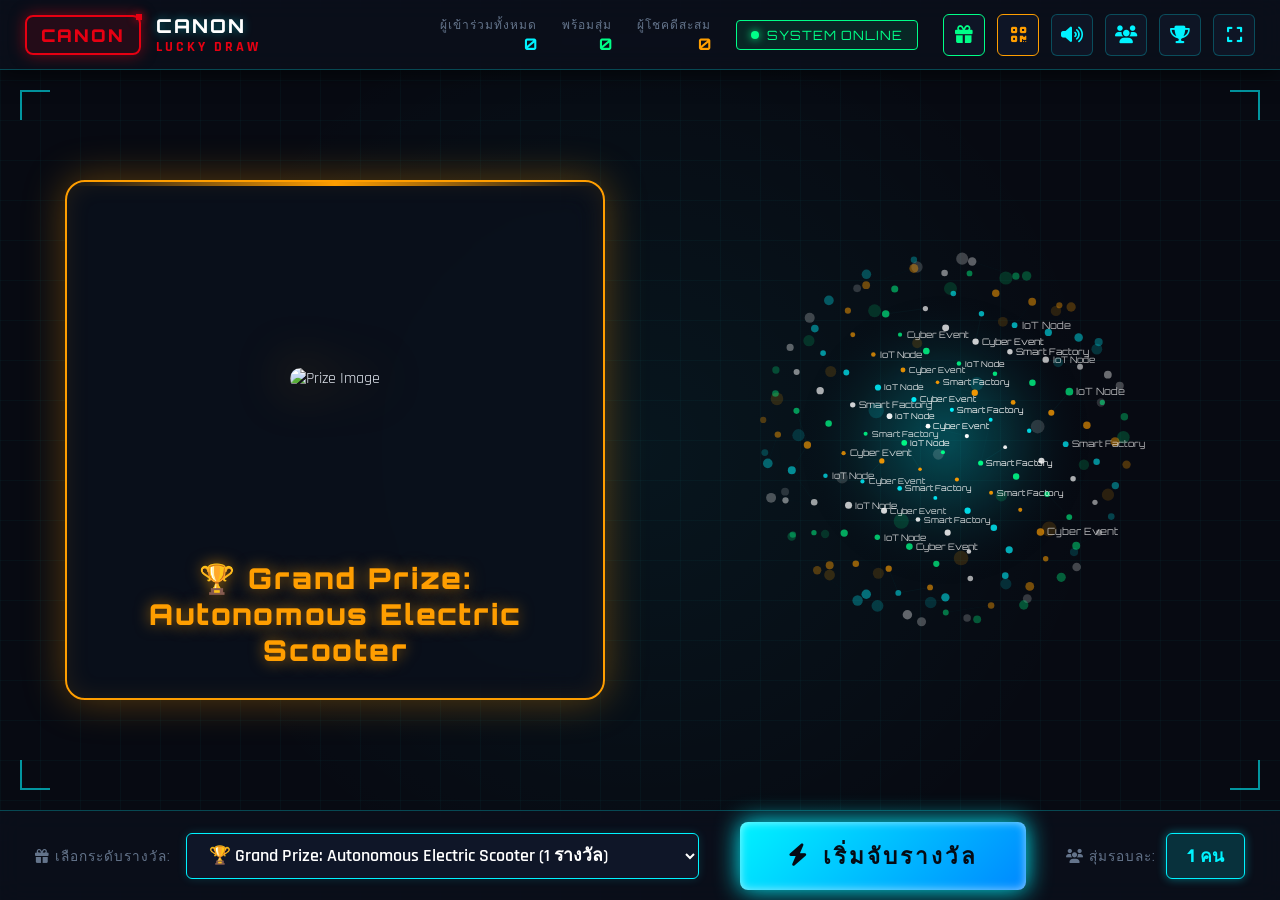
==== index.html @ 31af80e5 "Add files via upload" ====
<!DOCTYPE html>
<html lang="th">
<head>
  <meta charset="UTF-8">
  <meta name="viewport" content="width=device-width, initial-scale=1.0">
  <title>CANON - Lucky Draw System</title>

  <!-- Google Fonts & FontAwesome -->
  <link rel="stylesheet" href="https://cdnjs.cloudflare.com/ajax/libs/font-awesome/6.4.0/css/all.min.css">
  <link rel="stylesheet" href="styles.css">
  
  <!-- QRCode JS Library -->
  <script src="https://cdnjs.cloudflare.com/ajax/libs/qrcodejs/1.0.0/qrcode.min.js"></script>
</head>
<body>

  <div id="app">
    <!-- Header Telemetry HUD -->
    <header class="hud-header">
      <div class="brand">
        <div class="brand-icon canon-brand-icon">CANON</div>
        <div class="brand-text">
          <span class="brand-title">CANON</span>
          <span class="brand-subtitle">LUCKY DRAW</span>
        </div>
      </div>

      <div class="hud-status-group">
        <div class="telemetry-item">
          <span class="telemetry-label">ผู้เข้าร่วมทั้งหมด</span>
          <span class="telemetry-value" id="totalParticipantsCount">0</span>
        </div>
        <div class="telemetry-item">
          <span class="telemetry-label">พร้อมสุ่ม</span>
          <span class="telemetry-value" style="color: var(--green-active);" id="eligibleCount">0</span>
        </div>
        <div class="telemetry-item">
          <span class="telemetry-label">ผู้โชคดีสะสม</span>
          <span class="telemetry-value" style="color: var(--amber-warning);" id="totalWinnersCount">0</span>
        </div>

        <div class="status-badge">
          <div class="status-dot"></div>
          SYSTEM ONLINE
        </div>

        <div class="header-actions">
          <button class="icon-btn" id="prizesBtn" title="จัดการของรางวัล (Prizes)" style="color: var(--green-active); border-color: var(--green-active);">
            <i class="fas fa-gift"></i>
          </button>
          <button class="icon-btn" id="qrBtn" title="สร้าง QR Code ลงทะเบียน (Registration QR)" style="color: var(--amber-warning); border-color: var(--amber-warning);">
            <i class="fas fa-qrcode"></i>
          </button>
          <button class="icon-btn" id="soundToggleBtn" title="เปิด/ปิด เสียงเอฟเฟกต์ (M)">
            <i class="fas fa-volume-up"></i>
          </button>
          <button class="icon-btn" id="manageBtn" title="จัดการรายชื่อ (CSV)">
            <i class="fas fa-users"></i>
          </button>
          <button class="icon-btn" id="historyBtn" title="ประวัติผู้โชคดี">
            <i class="fas fa-trophy"></i>
          </button>
          <button class="icon-btn" id="fullscreenBtn" title="โหมดเวทีเต็มจอ (F)">
            <i class="fas fa-expand"></i>
          </button>
        </div>
      </div>
    </header>

    <!-- 50/50 Split Main Stage Container -->
    <main class="main-stage">
      <div class="hud-corner-tl"></div>
      <div class="hud-corner-tr"></div>
      <div class="hud-corner-bl"></div>
      <div class="hud-corner-br"></div>

      <!-- Left Half (50%): Giant Featured Prize Showcase -->
      <div class="stage-prize-showcase">
        <div class="showcase-card">
          <div class="showcase-img-wrapper">
            <img src="https://images.unsplash.com/photo-1546868871-7041f2a55e12?w=600&auto=format&fit=crop" id="stagePrizeImg" class="showcase-prize-img" alt="Prize Image">
          </div>
          <div class="showcase-info">
            <h2 class="showcase-prize-title" id="stagePrizeTitle">รางวัลใหญ่ Grand Prize</h2>
          </div>
        </div>
      </div>

      <!-- Right Half (50%): 3D Neon Particle Sphere Stage -->
      <div class="stage-particle-wrapper">
        <canvas id="particleCanvas"></canvas>
      </div>
    </main>

    <!-- Bottom Control Bar -->
    <footer class="control-bar">
      <div class="prize-selector-group">
        <span class="prize-label"><i class="fas fa-gift"></i> เลือกระดับรางวัล:</span>
        <select id="prizeSelect" class="cyber-select"></select>
      </div>

      <div class="draw-btn-wrapper">
        <button id="drawBtn" class="draw-btn">
          <i class="fas fa-bolt"></i> เริ่มจับรางวัล
        </button>
      </div>

      <div class="batch-selector-group">
        <span class="prize-label"><i class="fas fa-users"></i> สุ่มรอบละ:</span>
        <span class="batch-badge" id="activeBatchDisplay">1 คน</span>
      </div>
    </footer>
  </div>

  <!-- QR Code Modal Overlay -->
  <div id="qrModal" class="modal-overlay">
    <div class="cyber-modal" style="max-width: 520px; text-align: center;">
      <div class="modal-header">
        <div class="modal-title"><i class="fas fa-qrcode" style="color: var(--amber-warning);"></i> QR Code ลงทะเบียนรับรางวัล</div>
        <button class="close-btn">&times;</button>
      </div>
      <div class="modal-body" style="display: flex; flex-direction: column; align-items: center; gap: 20px;">
        <p style="color: var(--text-main); font-size: 1rem;">สแกนเพื่อกรอกข้อมูล <strong>ชื่อ / นามสกุล / ชื่อบริษัท</strong></p>

        <!-- QR Render Box -->
        <div id="qrcodeBox" style="background: #fff; padding: 18px; border-radius: 12px; box-shadow: 0 0 25px var(--cyan-primary);"></div>

        <div style="width: 100%; display: flex; flex-direction: column; gap: 10px;">
          <input type="text" id="qrRegUrlInput" class="cyber-input" readonly style="text-align: center; font-size: 0.85rem;">
          <div style="display: flex; gap: 10px; justify-content: center;">
            <button class="cyber-btn" id="copyUrlBtn"><i class="fas fa-copy"></i> คัดลอกลิงก์</button>
            <a href="register.html" target="_blank" class="cyber-btn" style="text-decoration: none;"><i class="fas fa-external-link-alt"></i> เปิดหน้าลงทะเบียน</a>
          </div>
        </div>
      </div>
    </div>
  </div>

  <!-- Prize Management Modal -->
  <div id="prizeModal" class="modal-overlay">
    <div class="cyber-modal" style="max-width: 800px;">
      <div class="modal-header">
        <div class="modal-title"><i class="fas fa-gifts" style="color: var(--green-active);"></i> จัดการของรางวัล (Add / Remove Prizes)</div>
        <button class="close-btn">&times;</button>
      </div>
      <div class="modal-body">
        <!-- Form Add Prize -->
        <form id="addPrizeForm" style="display: flex; flex-direction: column; gap: 15px; background: rgba(0,243,255,0.03); padding: 20px; border-radius: 10px; border: 1px solid var(--border-cyan);">
          <h4 style="font-family: var(--font-title); color: var(--cyan-primary);">+ เพิ่มของรางวัลใหม่</h4>
          <div style="display: flex; gap: 15px; flex-wrap: wrap;">
            <input type="text" id="newPrizeName" class="cyber-input" placeholder="ชื่อของรางวัล (เช่น กล้อง Canon EOS R50)" required style="flex: 2; min-width: 200px;">
            <input type="number" id="newPrizeCount" class="cyber-input" placeholder="จำนวนรางวัลทั้งหมด" min="1" value="1" required style="flex: 1; min-width: 110px;">
            <input type="number" id="newPrizeBatch" class="cyber-input" placeholder="สุ่มรอบละ (คน)" min="1" value="1" required style="flex: 1; min-width: 110px;">
          </div>
          <div style="display: flex; gap: 15px; align-items: center;">
            <input type="file" id="newPrizeImgFile" accept="image/*" class="cyber-input" style="flex: 1;">
            <span style="color: var(--text-muted); font-size: 0.85rem;">หรือวางลิงก์รูปภาพ:</span>
            <input type="url" id="newPrizeImgUrl" class="cyber-input" placeholder="https://..." style="flex: 1;">
          </div>
          <button type="submit" class="cyber-btn" style="align-self: flex-end;"><i class="fas fa-plus"></i> เพิ่มของรางวัล</button>
        </form>

        <!-- Prize List Grid Header with Clear All Button -->
        <div style="display: flex; justify-content: space-between; align-items: center; margin-top: 25px;">
          <h4 style="font-family: var(--font-title); color: var(--amber-warning);">รายการของรางวัลทั้งหมด</h4>
          <button id="clearAllPrizesBtn" class="cyber-btn danger">
            <i class="fas fa-trash-alt"></i> ลบของรางวัลทั้งหมด
          </button>
        </div>

        <div id="prizeListGrid" class="prize-list-grid"></div>
      </div>
    </div>
  </div>

  <!-- Winner Reveal Overlay Modal -->
  <div id="winnerModal" class="modal-overlay">
    <div class="cyber-modal">
      <div class="modal-header">
        <div class="modal-title"><i class="fas fa-trophy" style="color: var(--amber-warning);"></i> ยินดีด้วยกับผู้โชคดี!</div>
        <button class="close-btn">&times;</button>
      </div>
      <div class="modal-body">
        <div class="winner-stage-banner">
          <img id="winnerPrizeImg" class="winner-prize-img" src="" alt="Prize Image">
          <div class="winner-prize-title" id="winnerPrizeTitle">รางวัลใหญ่ GRAND PRIZE</div>
          <div class="winner-subtitle">CANON LUCKY WINNERS</div>
        </div>
        <div id="winnerRevealGrid" class="winner-grid"></div>
      </div>
    </div>
  </div>

  <!-- Participant Management Modal -->
  <div id="manageModal" class="modal-overlay">
    <div class="cyber-modal">
      <div class="modal-header">
        <div class="modal-title"><i class="fas fa-users-cog"></i> จัดการรายชื่อผู้เข้าร่วมงาน</div>
        <button class="close-btn">&times;</button>
      </div>
      <div class="modal-body">
        <div style="display: flex; gap: 15px; margin-bottom: 20px; align-items: stretch;">
          <div class="file-dropzone" id="fileDropzone" style="flex: 1; margin-bottom: 0;">
            <i class="fas fa-file-csv" style="font-size: 2rem; color: var(--cyan-primary); margin-bottom: 5px;"></i>
            <p style="font-size: 1rem; font-weight: 600;">คลิกหรือลากไฟล์ CSV/Excel เพื่อนำเข้ารายชื่อ</p>
            <input type="file" id="csvFileInput" accept=".csv, .txt" style="display: none;">
          </div>
          <button id="clearAllParticipantsBtn" class="cyber-btn danger" style="padding: 0 20px;">
            <i class="fas fa-trash-alt"></i> ลบรายชื่อทั้งหมด
          </button>
        </div>

        <div class="table-container">
          <table class="cyber-table">
            <thead>
              <tr>
                <th>#</th>
                <th>รหัส</th>
                <th>ชื่อ-นามสกุล</th>
                <th>แผนก/บริษัท</th>
                <th>สถานะ</th>
                <th style="text-align: center;">จัดการ</th>
              </tr>
            </thead>
            <tbody id="participantTableBody"></tbody>
          </table>
        </div>
      </div>
    </div>
  </div>

  <!-- Winner History Modal -->
  <div id="historyModal" class="modal-overlay">
    <div class="cyber-modal">
      <div class="modal-header">
        <div class="modal-title"><i class="fas fa-history"></i> รายชื่อผู้ได้รับรางวัลทั้งหมด</div>
        <button class="close-btn">&times;</button>
      </div>
      <div class="modal-body">
        <div class="table-container">
          <table class="cyber-table">
            <thead>
              <tr>
                <th>ลำดับ</th>
                <th>รหัส</th>
                <th>ชื่อ-นามสกุล</th>
                <th>แผนก/บริษัท</th>
                <th>รางวัลที่ได้รับ</th>
                <th>เวลา</th>
              </tr>
            </thead>
            <tbody id="winnerHistoryTableBody"></tbody>
          </table>
        </div>

        <div class="actions-row">
          <button id="resetWinnersBtn" class="cyber-btn danger">
            <i class="fas fa-rotate-right"></i> รีเซ็ตสิทธิ์ผู้โชคดีทั้งหมด
          </button>
          <button id="exportCsvBtn" class="cyber-btn">
            <i class="fas fa-download"></i> ดาวน์โหลดผลรางวัล (CSV)
          </button>
        </div>
      </div>
    </div>
  </div>

  <!-- Confetti Burst Canvas Overlay -->
  <canvas id="confettiCanvas"></canvas>

  <!-- JS Engine Scripts -->
  <script src="js/soundEngine.js"></script>
  <script src="js/particleSphere.js"></script>
  <script src="js/app.js"></script>
</body>
</html>
---- styles.css ----
@import url('https://fonts.googleapis.com/css2?family=Orbitron:wght@400;600;800;900&family=Rajdhani:wght@500;600;700&display=swap');

:root {
  --bg-dark: #070a12;
  --bg-panel: rgba(11, 16, 28, 0.85);
  --bg-card: rgba(16, 24, 43, 0.75);
  --cyan-primary: #00f3ff;
  --cyan-glow: rgba(0, 243, 255, 0.4);
  --amber-warning: #ff9e00;
  --green-active: #00ff88;
  --magenta-accent: #ff0055;
  --canon-red: #e60012;
  --canon-glow: rgba(230, 0, 18, 0.5);
  --text-main: #e2e8f0;
  --text-muted: #64748b;
  --border-cyan: rgba(0, 243, 255, 0.25);
  --border-glow: 0 0 15px rgba(0, 243, 255, 0.3);
  --font-title: 'Orbitron', sans-serif;
  --font-body: 'Rajdhani', sans-serif;
}

* {
  box-sizing: border-box;
  margin: 0;
  padding: 0;
  user-select: none;
}

body, html {
  width: 100%;
  height: 100%;
  overflow: hidden;
  background-color: var(--bg-dark);
  color: var(--text-main);
  font-family: var(--font-body);
  background-image: 
    radial-gradient(circle at 50% 50%, rgba(0, 243, 255, 0.05) 0%, transparent 60%),
    linear-gradient(rgba(0, 243, 255, 0.03) 1px, transparent 1px),
    linear-gradient(90deg, rgba(0, 243, 255, 0.03) 1px, transparent 1px);
  background-size: 100% 100%, 40px 40px, 40px 40px;
}

/* App Container */
#app {
  display: flex;
  flex-direction: column;
  width: 100vw;
  height: 100vh;
  position: relative;
}

/* Header Telemetry Bar */
.hud-header {
  height: 70px;
  background: var(--bg-panel);
  border-bottom: 1px solid var(--border-cyan);
  display: flex;
  justify-content: space-between;
  align-items: center;
  padding: 0 25px;
  box-shadow: 0 4px 20px rgba(0,0,0,0.6);
  z-index: 10;
  backdrop-filter: blur(12px);
}

.brand {
  display: flex;
  align-items: center;
  gap: 15px;
}

.brand-icon {
  width: 40px;
  height: 40px;
  border: 2px solid var(--cyan-primary);
  border-radius: 8px;
  display: flex;
  align-items: center;
  justify-content: center;
  color: var(--cyan-primary);
  box-shadow: var(--border-glow);
  font-family: var(--font-title);
  font-weight: 900;
  font-size: 1.2rem;
  background: rgba(0, 243, 255, 0.1);
  position: relative;
}

.canon-brand-icon {
  width: auto;
  padding: 0 14px;
  border-color: var(--canon-red);
  color: var(--canon-red);
  background: rgba(230, 0, 18, 0.12);
  box-shadow: 0 0 15px var(--canon-glow);
  font-family: var(--font-title);
  font-weight: 900;
  font-size: 1.1rem;
  letter-spacing: 2px;
}

.brand-icon::after {
  content: '';
  position: absolute;
  top: -3px;
  right: -3px;
  width: 6px;
  height: 6px;
  background: var(--canon-red);
  box-shadow: 0 0 8px var(--canon-red);
}

.brand-text {
  display: flex;
  flex-direction: column;
}

.brand-title {
  font-family: var(--font-title);
  font-size: 1.2rem;
  font-weight: 800;
  letter-spacing: 2px;
  color: #fff;
  text-shadow: 0 0 10px var(--cyan-glow);
}

.brand-subtitle {
  font-size: 0.85rem;
  color: var(--canon-red);
  font-weight: 700;
  letter-spacing: 3px;
  text-transform: uppercase;
}

.hud-status-group {
  display: flex;
  align-items: center;
  gap: 25px;
}

.telemetry-item {
  display: flex;
  flex-direction: column;
  align-items: flex-end;
}

.telemetry-label {
  font-size: 0.75rem;
  color: var(--text-muted);
  letter-spacing: 1px;
  text-transform: uppercase;
}

.telemetry-value {
  font-family: var(--font-title);
  font-size: 1rem;
  font-weight: 700;
  color: var(--cyan-primary);
}

.status-badge {
  display: flex;
  align-items: center;
  gap: 8px;
  background: rgba(0, 255, 136, 0.1);
  border: 1px solid var(--green-active);
  padding: 6px 14px;
  border-radius: 4px;
  font-family: var(--font-title);
  font-size: 0.8rem;
  color: var(--green-active);
  letter-spacing: 1px;
}

.status-dot {
  width: 8px;
  height: 8px;
  border-radius: 50%;
  background: var(--green-active);
  box-shadow: 0 0 8px var(--green-active);
  animation: pulse-green 1.5s infinite alternate;
}

@keyframes pulse-green {
  from { opacity: 0.4; }
  to { opacity: 1; }
}

/* Action Header Controls */
.header-actions {
  display: flex;
  gap: 12px;
}

.icon-btn {
  background: var(--bg-card);
  border: 1px solid var(--border-cyan);
  color: var(--cyan-primary);
  width: 42px;
  height: 42px;
  border-radius: 6px;
  cursor: pointer;
  display: flex;
  align-items: center;
  justify-content: center;
  font-size: 1.1rem;
  transition: all 0.2s ease;
}

.icon-btn:hover {
  background: var(--cyan-primary);
  color: var(--bg-dark);
  box-shadow: 0 0 15px var(--cyan-primary);
  transform: translateY(-2px);
}

/* 50/50 Split Main Display Canvas Container */
.main-stage {
  flex: 1;
  position: relative;
  display: flex;
  flex-direction: row;
  align-items: center;
  justify-content: space-between;
  padding: 25px 45px;
  gap: 30px;
  overflow: hidden;
}

/* Left 50% Giant Featured Prize Showcase */
.stage-prize-showcase {
  flex: 1;
  height: 100%;
  display: flex;
  align-items: center;
  justify-content: center;
  z-index: 5;
}

.showcase-card {
  width: 100%;
  max-width: 540px;
  height: 90%;
  max-height: 520px;
  background: rgba(11, 16, 28, 0.88);
  border: 2px solid var(--amber-warning);
  border-radius: 20px;
  padding: 30px;
  display: flex;
  flex-direction: column;
  align-items: center;
  justify-content: space-between;
  box-shadow: 0 0 40px rgba(255, 158, 0, 0.35), inset 0 0 25px rgba(255, 158, 0, 0.1);
  backdrop-filter: blur(16px);
  position: relative;
}

.showcase-card::before {
  content: '';
  position: absolute;
  top: 0; left: 0; right: 0;
  height: 4px;
  background: linear-gradient(90deg, transparent, var(--amber-warning), transparent);
}

.showcase-img-wrapper {
  flex: 1;
  width: 100%;
  display: flex;
  align-items: center;
  justify-content: center;
  overflow: hidden;
  padding: 10px;
}

.showcase-prize-img {
  max-width: 100%;
  max-height: 380px;
  object-fit: contain;
  border-radius: 16px;
  filter: drop-shadow(0 0 25px rgba(255, 158, 0, 0.6));
  animation: floatImage 4s ease-in-out infinite alternate;
}

@keyframes floatImage {
  0% { transform: translateY(-8px) scale(1); filter: drop-shadow(0 0 20px rgba(255, 158, 0, 0.5)); }
  100% { transform: translateY(8px) scale(1.03); filter: drop-shadow(0 0 40px rgba(255, 158, 0, 0.85)); }
}

.showcase-info {
  margin-top: 15px;
  text-align: center;
  width: 100%;
}

.showcase-prize-title {
  font-family: var(--font-title);
  font-size: 1.8rem;
  font-weight: 900;
  color: var(--amber-warning);
  letter-spacing: 2px;
  text-shadow: 0 0 15px rgba(255, 158, 0, 0.6);
}

/* Right 50% 3D Particle Sphere Stage Container */
.stage-particle-wrapper {
  flex: 1;
  height: 100%;
  position: relative;
  display: flex;
  align-items: center;
  justify-content: center;
}

#particleCanvas {
  position: absolute;
  top: 0;
  left: 0;
  width: 100%;
  height: 100%;
  z-index: 1;
}

/* HUD Overlay Elements */
.hud-corner-tl, .hud-corner-tr, .hud-corner-bl, .hud-corner-br {
  position: absolute;
  width: 30px;
  height: 30px;
  border: 2px solid var(--cyan-primary);
  z-index: 2;
  pointer-events: none;
  opacity: 0.6;
}

.hud-corner-tl { top: 20px; left: 20px; border-right: none; border-bottom: none; }
.hud-corner-tr { top: 20px; right: 20px; border-left: none; border-bottom: none; }
.hud-corner-bl { bottom: 20px; left: 20px; border-right: none; border-top: none; }
.hud-corner-br { bottom: 20px; right: 20px; border-left: none; border-top: none; }

/* Control Panel Bar */
.control-bar {
  height: 90px;
  background: var(--bg-panel);
  border-top: 1px solid var(--border-cyan);
  display: flex;
  align-items: center;
  justify-content: space-between;
  padding: 0 35px;
  z-index: 10;
  backdrop-filter: blur(12px);
}

.prize-selector-group {
  display: flex;
  align-items: center;
  gap: 15px;
}

.prize-label {
  font-family: var(--font-title);
  font-size: 0.85rem;
  color: var(--text-muted);
  letter-spacing: 1px;
}

.cyber-select {
  background: rgba(16, 24, 43, 0.9);
  border: 1px solid var(--cyan-primary);
  color: #fff;
  padding: 10px 18px;
  border-radius: 6px;
  font-family: var(--font-body);
  font-size: 1.1rem;
  font-weight: 600;
  outline: none;
  cursor: pointer;
  min-width: 220px;
  box-shadow: 0 0 10px rgba(0, 243, 255, 0.15);
}

.cyber-select option {
  background: var(--bg-dark);
  color: #fff;
}

.batch-selector-group {
  display: flex;
  align-items: center;
  gap: 10px;
}

.batch-badge {
  background: rgba(0, 243, 255, 0.15);
  border: 1px solid var(--cyan-primary);
  color: var(--cyan-primary);
  padding: 8px 20px;
  border-radius: 6px;
  font-family: var(--font-title);
  font-size: 1.1rem;
  font-weight: 800;
  box-shadow: 0 0 10px var(--cyan-glow);
}

/* Giant Main Draw Button */
.draw-btn-wrapper {
  position: relative;
}

.draw-btn {
  background: linear-gradient(135deg, #00f3ff 0%, #0088ff 100%);
  border: none;
  color: #050b14;
  padding: 16px 48px;
  font-family: var(--font-title);
  font-size: 1.4rem;
  font-weight: 900;
  letter-spacing: 3px;
  border-radius: 8px;
  cursor: pointer;
  box-shadow: 0 0 25px var(--cyan-primary), inset 0 0 10px rgba(255,255,255,0.6);
  transition: all 0.25s cubic-bezier(0.175, 0.885, 0.32, 1.275);
  text-transform: uppercase;
  display: flex;
  align-items: center;
  gap: 12px;
}

.draw-btn:hover {
  transform: scale(1.05);
  box-shadow: 0 0 40px var(--cyan-primary), inset 0 0 15px rgba(255,255,255,0.9);
  background: linear-gradient(135deg, #50f7ff 0%, #00a2ff 100%);
}

.draw-btn:active {
  transform: scale(0.97);
}

.draw-btn.drawing {
  background: linear-gradient(135deg, var(--amber-warning) 0%, var(--magenta-accent) 100%);
  box-shadow: 0 0 35px var(--magenta-accent);
  color: #fff;
  animation: pulse-drawing 0.8s infinite alternate;
}

@keyframes pulse-drawing {
  from { box-shadow: 0 0 20px var(--magenta-accent); }
  to { box-shadow: 0 0 45px var(--amber-warning); }
}

/* Modals & Overlays */
.modal-overlay {
  position: fixed;
  top: 0;
  left: 0;
  width: 100vw;
  height: 100vh;
  background: rgba(4, 7, 13, 0.88);
  backdrop-filter: blur(16px);
  z-index: 100;
  display: flex;
  align-items: center;
  justify-content: center;
  opacity: 0;
  pointer-events: none;
  transition: opacity 0.3s ease;
}

.modal-overlay.active {
  opacity: 1;
  pointer-events: auto;
}

.cyber-modal {
  background: rgba(11, 16, 28, 0.95);
  border: 1px solid var(--cyan-primary);
  box-shadow: 0 0 30px rgba(0, 243, 255, 0.25), inset 0 0 20px rgba(0, 243, 255, 0.05);
  border-radius: 12px;
  width: 90%;
  max-width: 1100px;
  max-height: 85vh;
  display: flex;
  flex-direction: column;
  overflow: hidden;
  position: relative;
  transform: scale(0.95);
  transition: transform 0.3s cubic-bezier(0.175, 0.885, 0.32, 1.275);
}

.modal-overlay.active .cyber-modal {
  transform: scale(1);
}

.modal-header {
  padding: 20px 30px;
  border-bottom: 1px solid var(--border-cyan);
  display: flex;
  justify-content: space-between;
  align-items: center;
  background: rgba(0, 243, 255, 0.05);
}

.modal-title {
  font-family: var(--font-title);
  font-size: 1.3rem;
  color: var(--cyan-primary);
  letter-spacing: 2px;
  display: flex;
  align-items: center;
  gap: 12px;
}

.close-btn {
  background: none;
  border: none;
  color: var(--text-muted);
  font-size: 1.5rem;
  cursor: pointer;
  transition: color 0.2s;
}

.close-btn:hover {
  color: var(--magenta-accent);
}

.modal-body {
  padding: 30px;
  overflow-y: auto;
  flex: 1;
}

/* Winner Grid Reveal Display (Huge Glowing Prize Image) */
.winner-stage-banner {
  text-align: center;
  margin-bottom: 25px;
  display: flex;
  flex-direction: column;
  align-items: center;
}

.winner-prize-img {
  width: 250px;
  height: 250px;
  object-fit: cover;
  border-radius: 20px;
  border: 3px solid var(--amber-warning);
  box-shadow: 0 0 50px rgba(255, 158, 0, 0.7), inset 0 0 20px rgba(255, 255, 255, 0.3);
  margin-bottom: 18px;
  animation: prizeGlowPulse 2s infinite alternate;
}

@keyframes prizeGlowPulse {
  from { box-shadow: 0 0 35px rgba(255, 158, 0, 0.6); transform: scale(1); }
  to { box-shadow: 0 0 65px rgba(255, 158, 0, 0.9); transform: scale(1.03); }
}

.winner-prize-title {
  font-family: var(--font-title);
  font-size: 2rem;
  color: var(--amber-warning);
  text-transform: uppercase;
  letter-spacing: 3px;
  text-shadow: 0 0 20px rgba(255, 158, 0, 0.6);
  margin-bottom: 5px;
}

.winner-subtitle {
  color: var(--text-muted);
  font-size: 1rem;
  letter-spacing: 2px;
}

.winner-grid {
  display: grid;
  grid-template-columns: repeat(auto-fit, minmax(240px, 1fr));
  gap: 20px;
  justify-content: center;
}

.winner-card {
  background: linear-gradient(135deg, rgba(16, 24, 43, 0.9) 0%, rgba(7, 10, 18, 0.95) 100%);
  border: 1px solid var(--cyan-primary);
  border-radius: 10px;
  padding: 24px 20px;
  text-align: center;
  box-shadow: 0 8px 25px rgba(0, 243, 255, 0.15);
  position: relative;
  overflow: hidden;
  transform: translateY(30px);
  opacity: 0;
  animation: revealCard 0.5s forwards cubic-bezier(0.175, 0.885, 0.32, 1.275);
}

.winner-card::before {
  content: '';
  position: absolute;
  top: 0; left: 0; right: 0;
  height: 3px;
  background: linear-gradient(90deg, transparent, var(--cyan-primary), transparent);
}

.winner-avatar {
  width: 60px;
  height: 60px;
  border-radius: 50%;
  background: rgba(0, 243, 255, 0.1);
  border: 2px solid var(--cyan-primary);
  display: flex;
  align-items: center;
  justify-content: center;
  margin: 0 auto 15px;
  font-family: var(--font-title);
  font-size: 1.4rem;
  font-weight: 800;
  color: var(--cyan-primary);
  box-shadow: 0 0 15px var(--cyan-glow);
}

.winner-name {
  font-family: var(--font-title);
  font-size: 1.3rem;
  font-weight: 800;
  color: #fff;
  letter-spacing: 1px;
  margin-bottom: 6px;
}

.winner-dept {
  font-size: 0.95rem;
  color: var(--cyan-primary);
  letter-spacing: 1px;
  font-weight: 600;
}

.winner-id {
  font-size: 0.8rem;
  color: var(--text-muted);
  margin-top: 4px;
}

@keyframes revealCard {
  to {
    transform: translateY(0);
    opacity: 1;
  }
}

/* Management Tables & Forms */
.control-tabs {
  display: flex;
  gap: 10px;
  margin-bottom: 20px;
  border-bottom: 1px solid var(--border-cyan);
  padding-bottom: 10px;
}

.tab-btn {
  background: transparent;
  border: none;
  color: var(--text-muted);
  padding: 10px 20px;
  font-family: var(--font-title);
  font-size: 0.9rem;
  cursor: pointer;
  border-radius: 4px;
  transition: all 0.2s;
}

.tab-btn.active, .tab-btn:hover {
  color: var(--cyan-primary);
  background: rgba(0, 243, 255, 0.1);
}

.table-container {
  max-height: 400px;
  overflow-y: auto;
  border: 1px solid rgba(0, 243, 255, 0.15);
  border-radius: 6px;
}

.cyber-table {
  width: 100%;
  border-collapse: collapse;
  text-align: left;
}

.cyber-table th {
  background: rgba(0, 243, 255, 0.1);
  color: var(--cyan-primary);
  font-family: var(--font-title);
  font-size: 0.85rem;
  padding: 12px 16px;
  position: sticky;
  top: 0;
}

.cyber-table td {
  padding: 12px 16px;
  border-bottom: 1px solid rgba(255,255,255,0.05);
  font-size: 0.95rem;
}

.table-del-btn {
  background: rgba(255, 0, 85, 0.15);
  border: 1px solid var(--magenta-accent);
  color: var(--magenta-accent);
  width: 32px;
  height: 32px;
  border-radius: 4px;
  cursor: pointer;
  display: inline-flex;
  align-items: center;
  justify-content: center;
  transition: all 0.2s;
}

.table-del-btn:hover {
  background: var(--magenta-accent);
  color: #fff;
  box-shadow: 0 0 10px var(--magenta-accent);
}

.cyber-btn {
  background: rgba(0, 243, 255, 0.1);
  border: 1px solid var(--cyan-primary);
  color: var(--cyan-primary);
  padding: 10px 20px;
  border-radius: 6px;
  font-family: var(--font-title);
  font-size: 0.85rem;
  font-weight: 700;
  cursor: pointer;
  transition: all 0.2s;
  display: inline-flex;
  align-items: center;
  gap: 8px;
}

.cyber-btn:hover {
  background: var(--cyan-primary);
  color: var(--bg-dark);
  box-shadow: 0 0 15px var(--cyan-primary);
}

.cyber-btn.danger {
  border-color: var(--magenta-accent);
  color: var(--magenta-accent);
  background: rgba(255, 0, 85, 0.1);
}

.cyber-btn.danger:hover {
  background: var(--magenta-accent);
  color: #fff;
  box-shadow: 0 0 15px var(--magenta-accent);
}

.actions-row {
  display: flex;
  justify-content: space-between;
  margin-top: 20px;
  gap: 15px;
}

/* File Upload Drag Area */
.file-dropzone {
  border: 2px dashed var(--border-cyan);
  border-radius: 10px;
  padding: 25px;
  text-align: center;
  background: rgba(0, 243, 255, 0.02);
  cursor: pointer;
  transition: all 0.2s;
  margin-bottom: 20px;
}

.file-dropzone:hover, .file-dropzone.dragover {
  border-color: var(--cyan-primary);
  background: rgba(0, 243, 255, 0.08);
  box-shadow: inset 0 0 20px rgba(0, 243, 255, 0.15);
}

/* Prize Grid Items */
.prize-list-grid {
  display: grid;
  grid-template-columns: repeat(auto-fit, minmax(280px, 1fr));
  gap: 15px;
  margin-top: 20px;
}

.prize-card-item {
  background: var(--bg-card);
  border: 1px solid var(--border-cyan);
  border-radius: 10px;
  padding: 15px;
  display: flex;
  align-items: center;
  gap: 15px;
  position: relative;
}

.prize-card-img {
  width: 60px;
  height: 60px;
  object-fit: cover;
  border-radius: 8px;
  border: 1px solid var(--cyan-primary);
}

.prize-card-details {
  flex: 1;
}

.prize-card-title {
  font-family: var(--font-title);
  font-size: 0.95rem;
  color: #fff;
  margin-bottom: 4px;
}

.prize-card-count {
  font-size: 0.85rem;
  color: var(--amber-warning);
}

/* Confetti Overlay Canvas */
#confettiCanvas {
  position: fixed;
  top: 0;
  left: 0;
  width: 100vw;
  height: 100vh;
  pointer-events: none;
  z-index: 120;
}
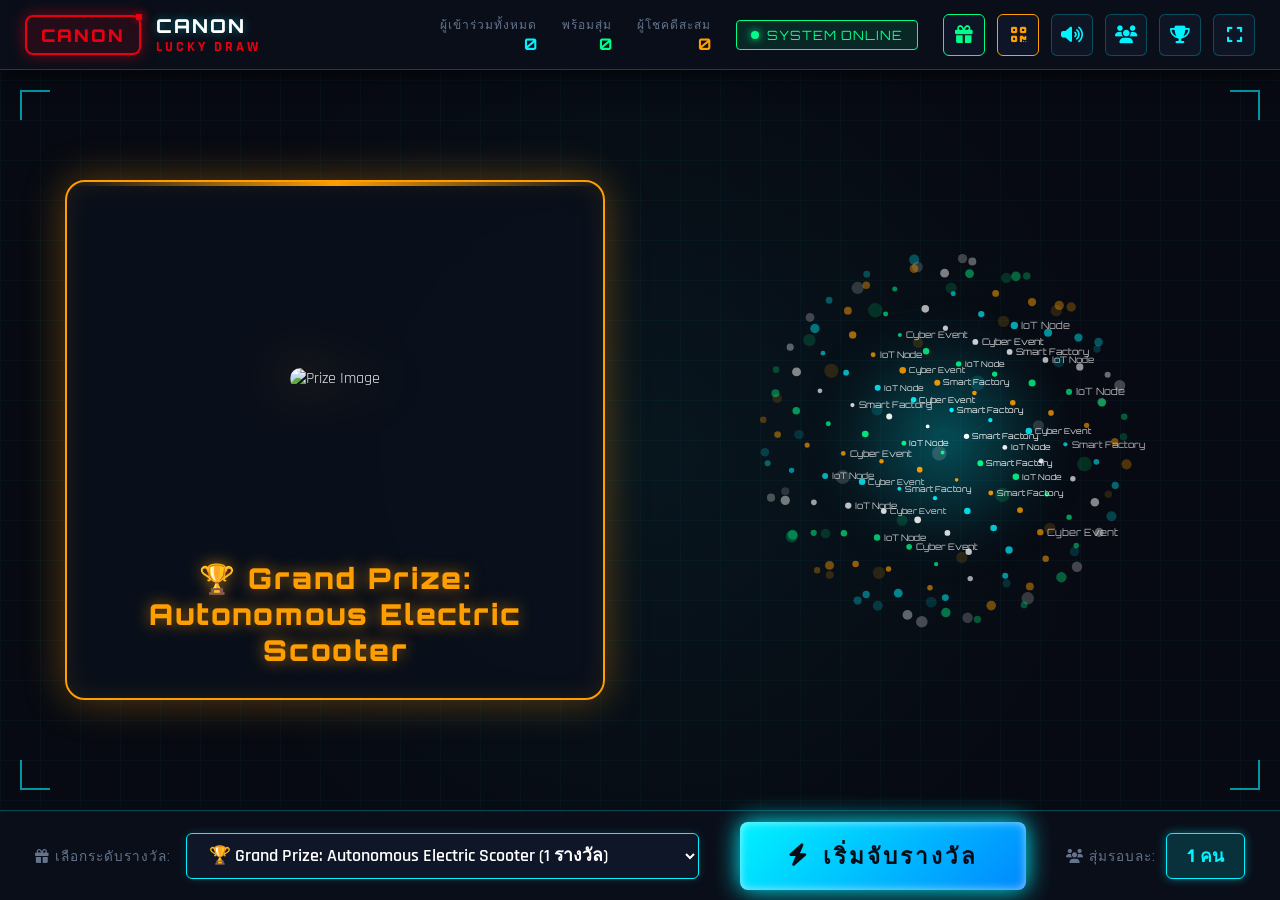
==== commit 0aa4795a: "Add files via upload" ====
--- a/index.html
+++ b/index.html
@@ -268,9 +268,11 @@
   <!-- Confetti Burst Canvas Overlay -->
   <canvas id="confettiCanvas"></canvas>
 
-  <!-- JS Engine Scripts -->
+  <!-- JS Engine Modular Scripts -->
   <script src="js/soundEngine.js"></script>
   <script src="js/particleSphere.js"></script>
+  <script src="js/cloudSync.js"></script>
+  <script src="js/prizeManager.js"></script>
   <script src="js/app.js"></script>
 </body>
 </html>
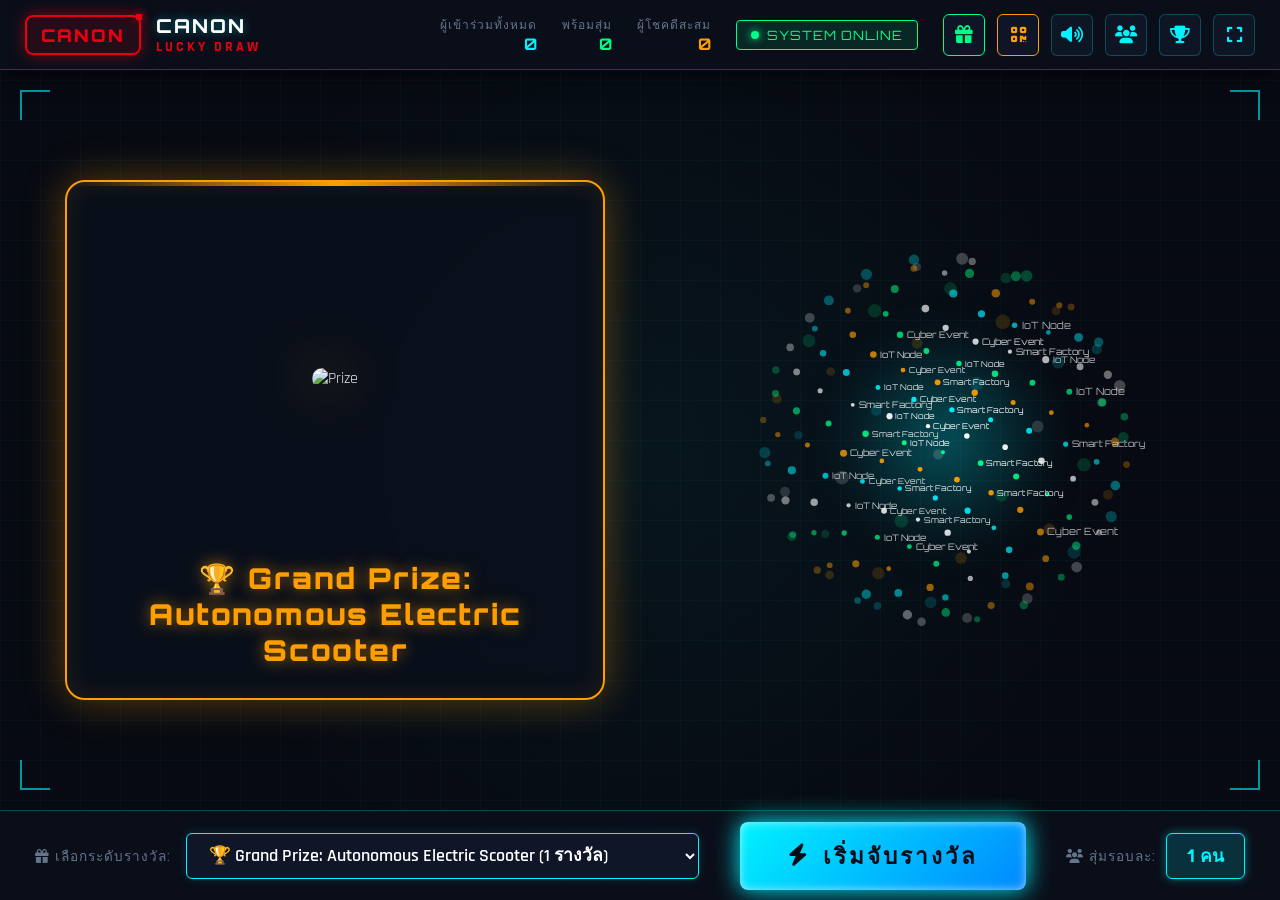
==== commit f0ad48e5: "Add files via upload" ====
--- a/index.html
+++ b/index.html
@@ -4,18 +4,13 @@
   <meta charset="UTF-8">
   <meta name="viewport" content="width=device-width, initial-scale=1.0">
   <title>CANON - Lucky Draw System</title>
-
-  <!-- Google Fonts & FontAwesome -->
   <link rel="stylesheet" href="https://cdnjs.cloudflare.com/ajax/libs/font-awesome/6.4.0/css/all.min.css">
   <link rel="stylesheet" href="styles.css">
-  
-  <!-- QRCode JS Library -->
   <script src="https://cdnjs.cloudflare.com/ajax/libs/qrcodejs/1.0.0/qrcode.min.js"></script>
 </head>
 <body>
 
   <div id="app">
-    <!-- Header Telemetry HUD -->
     <header class="hud-header">
       <div class="brand">
         <div class="brand-icon canon-brand-icon">CANON</div>
@@ -40,45 +35,28 @@
         </div>
 
         <div class="status-badge">
-          <div class="status-dot"></div>
-          SYSTEM ONLINE
+          <div class="status-dot"></div> SYSTEM ONLINE
         </div>
 
         <div class="header-actions">
-          <button class="icon-btn" id="prizesBtn" title="จัดการของรางวัล (Prizes)" style="color: var(--green-active); border-color: var(--green-active);">
-            <i class="fas fa-gift"></i>
-          </button>
-          <button class="icon-btn" id="qrBtn" title="สร้าง QR Code ลงทะเบียน (Registration QR)" style="color: var(--amber-warning); border-color: var(--amber-warning);">
-            <i class="fas fa-qrcode"></i>
-          </button>
-          <button class="icon-btn" id="soundToggleBtn" title="เปิด/ปิด เสียงเอฟเฟกต์ (M)">
-            <i class="fas fa-volume-up"></i>
-          </button>
-          <button class="icon-btn" id="manageBtn" title="จัดการรายชื่อ (CSV)">
-            <i class="fas fa-users"></i>
-          </button>
-          <button class="icon-btn" id="historyBtn" title="ประวัติผู้โชคดี">
-            <i class="fas fa-trophy"></i>
-          </button>
-          <button class="icon-btn" id="fullscreenBtn" title="โหมดเวทีเต็มจอ (F)">
-            <i class="fas fa-expand"></i>
-          </button>
+          <button class="icon-btn" id="prizesBtn" title="จัดการของรางวัล" style="color: var(--green-active); border-color: var(--green-active);"><i class="fas fa-gift"></i></button>
+          <button class="icon-btn" id="qrBtn" title="สร้าง QR Code ลงทะเบียน" style="color: var(--amber-warning); border-color: var(--amber-warning);"><i class="fas fa-qrcode"></i></button>
+          <button class="icon-btn" id="soundToggleBtn" title="เปิด/ปิด เสียงเอฟเฟกต์"><i class="fas fa-volume-up"></i></button>
+          <button class="icon-btn" id="manageBtn" title="จัดการรายชื่อ (CSV)"><i class="fas fa-users"></i></button>
+          <button class="icon-btn" id="historyBtn" title="ประวัติผู้โชคดี"><i class="fas fa-trophy"></i></button>
+          <button class="icon-btn" id="fullscreenBtn" title="เต็มจอ (F)"><i class="fas fa-expand"></i></button>
         </div>
       </div>
     </header>
 
-    <!-- 50/50 Split Main Stage Container -->
     <main class="main-stage">
-      <div class="hud-corner-tl"></div>
-      <div class="hud-corner-tr"></div>
-      <div class="hud-corner-bl"></div>
-      <div class="hud-corner-br"></div>
-
-      <!-- Left Half (50%): Giant Featured Prize Showcase -->
+      <div class="hud-corner-tl"></div><div class="hud-corner-tr"></div>
+      <div class="hud-corner-bl"></div><div class="hud-corner-br"></div>
+
       <div class="stage-prize-showcase">
         <div class="showcase-card">
           <div class="showcase-img-wrapper">
-            <img src="https://images.unsplash.com/photo-1546868871-7041f2a55e12?w=600&auto=format&fit=crop" id="stagePrizeImg" class="showcase-prize-img" alt="Prize Image">
+            <img src="https://images.unsplash.com/photo-1546868871-7041f2a55e12?w=600&auto=format&fit=crop" id="stagePrizeImg" class="showcase-prize-img" alt="Prize">
           </div>
           <div class="showcase-info">
             <h2 class="showcase-prize-title" id="stagePrizeTitle">รางวัลใหญ่ Grand Prize</h2>
@@ -86,13 +64,11 @@
         </div>
       </div>
 
-      <!-- Right Half (50%): 3D Neon Particle Sphere Stage -->
       <div class="stage-particle-wrapper">
         <canvas id="particleCanvas"></canvas>
       </div>
     </main>
 
-    <!-- Bottom Control Bar -->
     <footer class="control-bar">
       <div class="prize-selector-group">
         <span class="prize-label"><i class="fas fa-gift"></i> เลือกระดับรางวัล:</span>
@@ -100,9 +76,7 @@
       </div>
 
       <div class="draw-btn-wrapper">
-        <button id="drawBtn" class="draw-btn">
-          <i class="fas fa-bolt"></i> เริ่มจับรางวัล
-        </button>
+        <button id="drawBtn" class="draw-btn"><i class="fas fa-bolt"></i> เริ่มจับรางวัล</button>
       </div>
 
       <div class="batch-selector-group">
@@ -112,7 +86,7 @@
     </footer>
   </div>
 
-  <!-- QR Code Modal Overlay -->
+  <!-- QR Code Modal -->
   <div id="qrModal" class="modal-overlay">
     <div class="cyber-modal" style="max-width: 520px; text-align: center;">
       <div class="modal-header">
@@ -121,10 +95,7 @@
       </div>
       <div class="modal-body" style="display: flex; flex-direction: column; align-items: center; gap: 20px;">
         <p style="color: var(--text-main); font-size: 1rem;">สแกนเพื่อกรอกข้อมูล <strong>ชื่อ / นามสกุล / ชื่อบริษัท</strong></p>
-
-        <!-- QR Render Box -->
         <div id="qrcodeBox" style="background: #fff; padding: 18px; border-radius: 12px; box-shadow: 0 0 25px var(--cyan-primary);"></div>
-
         <div style="width: 100%; display: flex; flex-direction: column; gap: 10px;">
           <input type="text" id="qrRegUrlInput" class="cyber-input" readonly style="text-align: center; font-size: 0.85rem;">
           <div style="display: flex; gap: 10px; justify-content: center;">
@@ -140,17 +111,16 @@
   <div id="prizeModal" class="modal-overlay">
     <div class="cyber-modal" style="max-width: 800px;">
       <div class="modal-header">
-        <div class="modal-title"><i class="fas fa-gifts" style="color: var(--green-active);"></i> จัดการของรางวัล (Add / Remove Prizes)</div>
-        <button class="close-btn">&times;</button>
-      </div>
-      <div class="modal-body">
-        <!-- Form Add Prize -->
+        <div class="modal-title"><i class="fas fa-gifts" style="color: var(--green-active);"></i> จัดการของรางวัล</div>
+        <button class="close-btn">&times;</button>
+      </div>
+      <div class="modal-body">
         <form id="addPrizeForm" style="display: flex; flex-direction: column; gap: 15px; background: rgba(0,243,255,0.03); padding: 20px; border-radius: 10px; border: 1px solid var(--border-cyan);">
           <h4 style="font-family: var(--font-title); color: var(--cyan-primary);">+ เพิ่มของรางวัลใหม่</h4>
           <div style="display: flex; gap: 15px; flex-wrap: wrap;">
             <input type="text" id="newPrizeName" class="cyber-input" placeholder="ชื่อของรางวัล (เช่น กล้อง Canon EOS R50)" required style="flex: 2; min-width: 200px;">
-            <input type="number" id="newPrizeCount" class="cyber-input" placeholder="จำนวนรางวัลทั้งหมด" min="1" value="1" required style="flex: 1; min-width: 110px;">
-            <input type="number" id="newPrizeBatch" class="cyber-input" placeholder="สุ่มรอบละ (คน)" min="1" value="1" required style="flex: 1; min-width: 110px;">
+            <input type="number" id="newPrizeCount" class="cyber-input" placeholder="จำนวนรางวัล" min="1" value="1" required style="flex: 1; min-width: 110px;">
+            <input type="number" id="newPrizeBatch" class="cyber-input" placeholder="สุ่มรอบละ" min="1" value="1" required style="flex: 1; min-width: 110px;">
           </div>
           <div style="display: flex; gap: 15px; align-items: center;">
             <input type="file" id="newPrizeImgFile" accept="image/*" class="cyber-input" style="flex: 1;">
@@ -159,21 +129,16 @@
           </div>
           <button type="submit" class="cyber-btn" style="align-self: flex-end;"><i class="fas fa-plus"></i> เพิ่มของรางวัล</button>
         </form>
-
-        <!-- Prize List Grid Header with Clear All Button -->
         <div style="display: flex; justify-content: space-between; align-items: center; margin-top: 25px;">
           <h4 style="font-family: var(--font-title); color: var(--amber-warning);">รายการของรางวัลทั้งหมด</h4>
-          <button id="clearAllPrizesBtn" class="cyber-btn danger">
-            <i class="fas fa-trash-alt"></i> ลบของรางวัลทั้งหมด
-          </button>
-        </div>
-
+          <button id="clearAllPrizesBtn" class="cyber-btn danger"><i class="fas fa-trash-alt"></i> ลบของรางวัลทั้งหมด</button>
+        </div>
         <div id="prizeListGrid" class="prize-list-grid"></div>
       </div>
     </div>
   </div>
 
-  <!-- Winner Reveal Overlay Modal -->
+  <!-- Winner Modal -->
   <div id="winnerModal" class="modal-overlay">
     <div class="cyber-modal">
       <div class="modal-header">
@@ -182,7 +147,7 @@
       </div>
       <div class="modal-body">
         <div class="winner-stage-banner">
-          <img id="winnerPrizeImg" class="winner-prize-img" src="" alt="Prize Image">
+          <img id="winnerPrizeImg" class="winner-prize-img" src="" alt="Prize">
           <div class="winner-prize-title" id="winnerPrizeTitle">รางวัลใหญ่ GRAND PRIZE</div>
           <div class="winner-subtitle">CANON LUCKY WINNERS</div>
         </div>
@@ -191,7 +156,7 @@
     </div>
   </div>
 
-  <!-- Participant Management Modal -->
+  <!-- Participant Modal -->
   <div id="manageModal" class="modal-overlay">
     <div class="cyber-modal">
       <div class="modal-header">
@@ -205,22 +170,12 @@
             <p style="font-size: 1rem; font-weight: 600;">คลิกหรือลากไฟล์ CSV/Excel เพื่อนำเข้ารายชื่อ</p>
             <input type="file" id="csvFileInput" accept=".csv, .txt" style="display: none;">
           </div>
-          <button id="clearAllParticipantsBtn" class="cyber-btn danger" style="padding: 0 20px;">
-            <i class="fas fa-trash-alt"></i> ลบรายชื่อทั้งหมด
-          </button>
-        </div>
-
+          <button id="clearAllParticipantsBtn" class="cyber-btn danger" style="padding: 0 20px;"><i class="fas fa-trash-alt"></i> ลบรายชื่อทั้งหมด</button>
+        </div>
         <div class="table-container">
           <table class="cyber-table">
             <thead>
-              <tr>
-                <th>#</th>
-                <th>รหัส</th>
-                <th>ชื่อ-นามสกุล</th>
-                <th>แผนก/บริษัท</th>
-                <th>สถานะ</th>
-                <th style="text-align: center;">จัดการ</th>
-              </tr>
+              <tr><th>#</th><th>รหัส</th><th>ชื่อ-นามสกุล</th><th>แผนก/บริษัท</th><th>สถานะ</th><th style="text-align: center;">จัดการ</th></tr>
             </thead>
             <tbody id="participantTableBody"></tbody>
           </table>
@@ -229,7 +184,7 @@
     </div>
   </div>
 
-  <!-- Winner History Modal -->
+  <!-- History Modal -->
   <div id="historyModal" class="modal-overlay">
     <div class="cyber-modal">
       <div class="modal-header">
@@ -240,35 +195,22 @@
         <div class="table-container">
           <table class="cyber-table">
             <thead>
-              <tr>
-                <th>ลำดับ</th>
-                <th>รหัส</th>
-                <th>ชื่อ-นามสกุล</th>
-                <th>แผนก/บริษัท</th>
-                <th>รางวัลที่ได้รับ</th>
-                <th>เวลา</th>
-              </tr>
+              <tr><th>ลำดับ</th><th>รหัส</th><th>ชื่อ-นามสกุล</th><th>แผนก/บริษัท</th><th>รางวัลที่ได้รับ</th><th>เวลา</th></tr>
             </thead>
             <tbody id="winnerHistoryTableBody"></tbody>
           </table>
         </div>
-
         <div class="actions-row">
-          <button id="resetWinnersBtn" class="cyber-btn danger">
-            <i class="fas fa-rotate-right"></i> รีเซ็ตสิทธิ์ผู้โชคดีทั้งหมด
-          </button>
-          <button id="exportCsvBtn" class="cyber-btn">
-            <i class="fas fa-download"></i> ดาวน์โหลดผลรางวัล (CSV)
-          </button>
-        </div>
-      </div>
-    </div>
-  </div>
-
-  <!-- Confetti Burst Canvas Overlay -->
+          <button id="resetWinnersBtn" class="cyber-btn danger"><i class="fas fa-rotate-right"></i> รีเซ็ตสิทธิ์ผู้โชคดีทั้งหมด</button>
+          <button id="exportCsvBtn" class="cyber-btn"><i class="fas fa-download"></i> ดาวน์โหลดผลรางวัล (CSV)</button>
+        </div>
+      </div>
+    </div>
+  </div>
+
   <canvas id="confettiCanvas"></canvas>
 
-  <!-- JS Engine Modular Scripts -->
+  <!-- JS Engine Scripts -->
   <script src="js/soundEngine.js"></script>
   <script src="js/particleSphere.js"></script>
   <script src="js/cloudSync.js"></script>
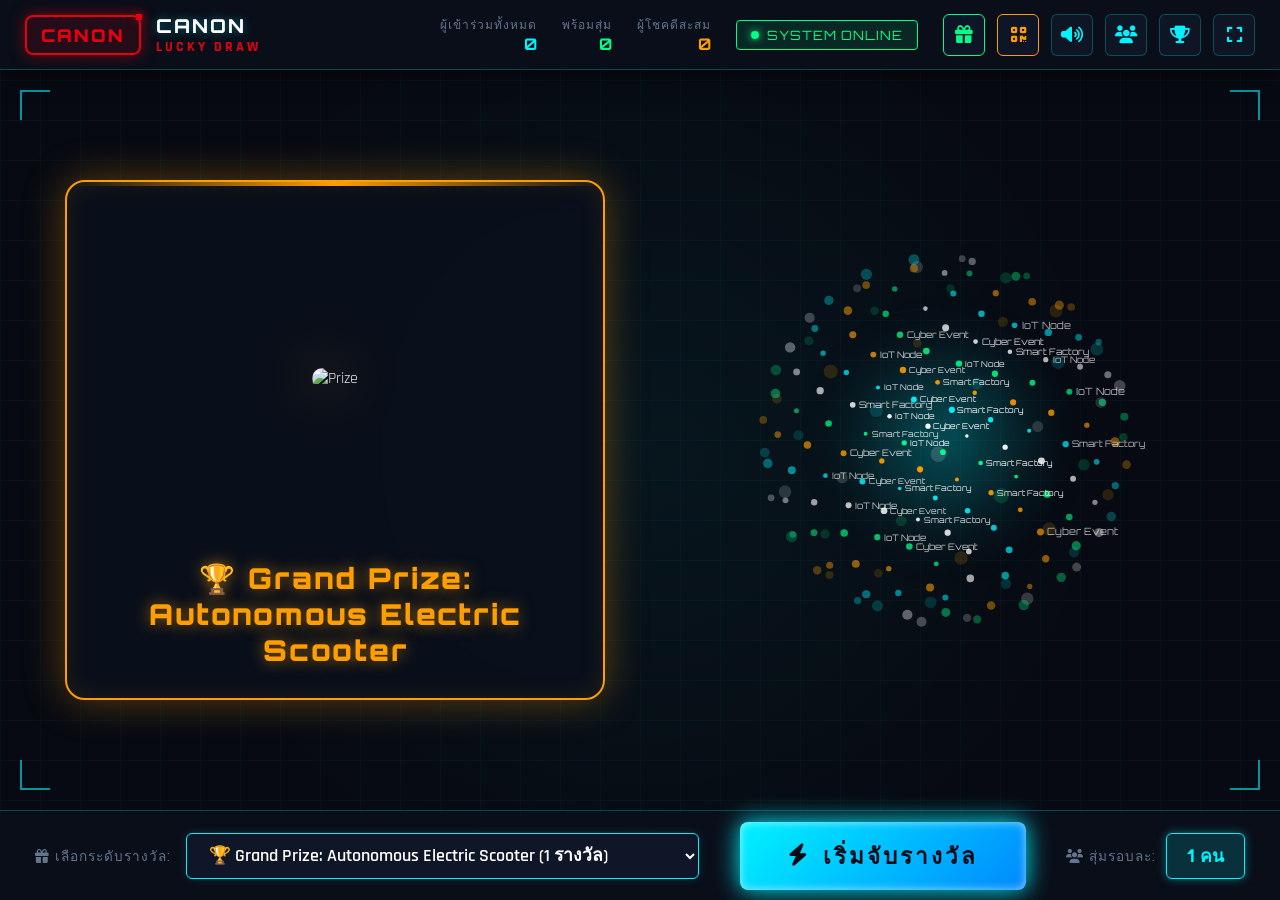
==== commit 6ba71d52: "Add files via upload" ====
--- a/index.html
+++ b/index.html
@@ -86,131 +86,10 @@
     </footer>
   </div>
 
-  <!-- QR Code Modal -->
-  <div id="qrModal" class="modal-overlay">
-    <div class="cyber-modal" style="max-width: 520px; text-align: center;">
-      <div class="modal-header">
-        <div class="modal-title"><i class="fas fa-qrcode" style="color: var(--amber-warning);"></i> QR Code ลงทะเบียนรับรางวัล</div>
-        <button class="close-btn">&times;</button>
-      </div>
-      <div class="modal-body" style="display: flex; flex-direction: column; align-items: center; gap: 20px;">
-        <p style="color: var(--text-main); font-size: 1rem;">สแกนเพื่อกรอกข้อมูล <strong>ชื่อ / นามสกุล / ชื่อบริษัท</strong></p>
-        <div id="qrcodeBox" style="background: #fff; padding: 18px; border-radius: 12px; box-shadow: 0 0 25px var(--cyan-primary);"></div>
-        <div style="width: 100%; display: flex; flex-direction: column; gap: 10px;">
-          <input type="text" id="qrRegUrlInput" class="cyber-input" readonly style="text-align: center; font-size: 0.85rem;">
-          <div style="display: flex; gap: 10px; justify-content: center;">
-            <button class="cyber-btn" id="copyUrlBtn"><i class="fas fa-copy"></i> คัดลอกลิงก์</button>
-            <a href="register.html" target="_blank" class="cyber-btn" style="text-decoration: none;"><i class="fas fa-external-link-alt"></i> เปิดหน้าลงทะเบียน</a>
-          </div>
-        </div>
-      </div>
-    </div>
-  </div>
-
-  <!-- Prize Management Modal -->
-  <div id="prizeModal" class="modal-overlay">
-    <div class="cyber-modal" style="max-width: 800px;">
-      <div class="modal-header">
-        <div class="modal-title"><i class="fas fa-gifts" style="color: var(--green-active);"></i> จัดการของรางวัล</div>
-        <button class="close-btn">&times;</button>
-      </div>
-      <div class="modal-body">
-        <form id="addPrizeForm" style="display: flex; flex-direction: column; gap: 15px; background: rgba(0,243,255,0.03); padding: 20px; border-radius: 10px; border: 1px solid var(--border-cyan);">
-          <h4 style="font-family: var(--font-title); color: var(--cyan-primary);">+ เพิ่มของรางวัลใหม่</h4>
-          <div style="display: flex; gap: 15px; flex-wrap: wrap;">
-            <input type="text" id="newPrizeName" class="cyber-input" placeholder="ชื่อของรางวัล (เช่น กล้อง Canon EOS R50)" required style="flex: 2; min-width: 200px;">
-            <input type="number" id="newPrizeCount" class="cyber-input" placeholder="จำนวนรางวัล" min="1" value="1" required style="flex: 1; min-width: 110px;">
-            <input type="number" id="newPrizeBatch" class="cyber-input" placeholder="สุ่มรอบละ" min="1" value="1" required style="flex: 1; min-width: 110px;">
-          </div>
-          <div style="display: flex; gap: 15px; align-items: center;">
-            <input type="file" id="newPrizeImgFile" accept="image/*" class="cyber-input" style="flex: 1;">
-            <span style="color: var(--text-muted); font-size: 0.85rem;">หรือวางลิงก์รูปภาพ:</span>
-            <input type="url" id="newPrizeImgUrl" class="cyber-input" placeholder="https://..." style="flex: 1;">
-          </div>
-          <button type="submit" class="cyber-btn" style="align-self: flex-end;"><i class="fas fa-plus"></i> เพิ่มของรางวัล</button>
-        </form>
-        <div style="display: flex; justify-content: space-between; align-items: center; margin-top: 25px;">
-          <h4 style="font-family: var(--font-title); color: var(--amber-warning);">รายการของรางวัลทั้งหมด</h4>
-          <button id="clearAllPrizesBtn" class="cyber-btn danger"><i class="fas fa-trash-alt"></i> ลบของรางวัลทั้งหมด</button>
-        </div>
-        <div id="prizeListGrid" class="prize-list-grid"></div>
-      </div>
-    </div>
-  </div>
-
-  <!-- Winner Modal -->
-  <div id="winnerModal" class="modal-overlay">
-    <div class="cyber-modal">
-      <div class="modal-header">
-        <div class="modal-title"><i class="fas fa-trophy" style="color: var(--amber-warning);"></i> ยินดีด้วยกับผู้โชคดี!</div>
-        <button class="close-btn">&times;</button>
-      </div>
-      <div class="modal-body">
-        <div class="winner-stage-banner">
-          <img id="winnerPrizeImg" class="winner-prize-img" src="" alt="Prize">
-          <div class="winner-prize-title" id="winnerPrizeTitle">รางวัลใหญ่ GRAND PRIZE</div>
-          <div class="winner-subtitle">CANON LUCKY WINNERS</div>
-        </div>
-        <div id="winnerRevealGrid" class="winner-grid"></div>
-      </div>
-    </div>
-  </div>
-
-  <!-- Participant Modal -->
-  <div id="manageModal" class="modal-overlay">
-    <div class="cyber-modal">
-      <div class="modal-header">
-        <div class="modal-title"><i class="fas fa-users-cog"></i> จัดการรายชื่อผู้เข้าร่วมงาน</div>
-        <button class="close-btn">&times;</button>
-      </div>
-      <div class="modal-body">
-        <div style="display: flex; gap: 15px; margin-bottom: 20px; align-items: stretch;">
-          <div class="file-dropzone" id="fileDropzone" style="flex: 1; margin-bottom: 0;">
-            <i class="fas fa-file-csv" style="font-size: 2rem; color: var(--cyan-primary); margin-bottom: 5px;"></i>
-            <p style="font-size: 1rem; font-weight: 600;">คลิกหรือลากไฟล์ CSV/Excel เพื่อนำเข้ารายชื่อ</p>
-            <input type="file" id="csvFileInput" accept=".csv, .txt" style="display: none;">
-          </div>
-          <button id="clearAllParticipantsBtn" class="cyber-btn danger" style="padding: 0 20px;"><i class="fas fa-trash-alt"></i> ลบรายชื่อทั้งหมด</button>
-        </div>
-        <div class="table-container">
-          <table class="cyber-table">
-            <thead>
-              <tr><th>#</th><th>รหัส</th><th>ชื่อ-นามสกุล</th><th>แผนก/บริษัท</th><th>สถานะ</th><th style="text-align: center;">จัดการ</th></tr>
-            </thead>
-            <tbody id="participantTableBody"></tbody>
-          </table>
-        </div>
-      </div>
-    </div>
-  </div>
-
-  <!-- History Modal -->
-  <div id="historyModal" class="modal-overlay">
-    <div class="cyber-modal">
-      <div class="modal-header">
-        <div class="modal-title"><i class="fas fa-history"></i> รายชื่อผู้ได้รับรางวัลทั้งหมด</div>
-        <button class="close-btn">&times;</button>
-      </div>
-      <div class="modal-body">
-        <div class="table-container">
-          <table class="cyber-table">
-            <thead>
-              <tr><th>ลำดับ</th><th>รหัส</th><th>ชื่อ-นามสกุล</th><th>แผนก/บริษัท</th><th>รางวัลที่ได้รับ</th><th>เวลา</th></tr>
-            </thead>
-            <tbody id="winnerHistoryTableBody"></tbody>
-          </table>
-        </div>
-        <div class="actions-row">
-          <button id="resetWinnersBtn" class="cyber-btn danger"><i class="fas fa-rotate-right"></i> รีเซ็ตสิทธิ์ผู้โชคดีทั้งหมด</button>
-          <button id="exportCsvBtn" class="cyber-btn"><i class="fas fa-download"></i> ดาวน์โหลดผลรางวัล (CSV)</button>
-        </div>
-      </div>
-    </div>
-  </div>
-
   <canvas id="confettiCanvas"></canvas>
 
   <!-- JS Engine Scripts -->
+  <script src="js/modalTemplates.js"></script>
   <script src="js/soundEngine.js"></script>
   <script src="js/particleSphere.js"></script>
   <script src="js/cloudSync.js"></script>
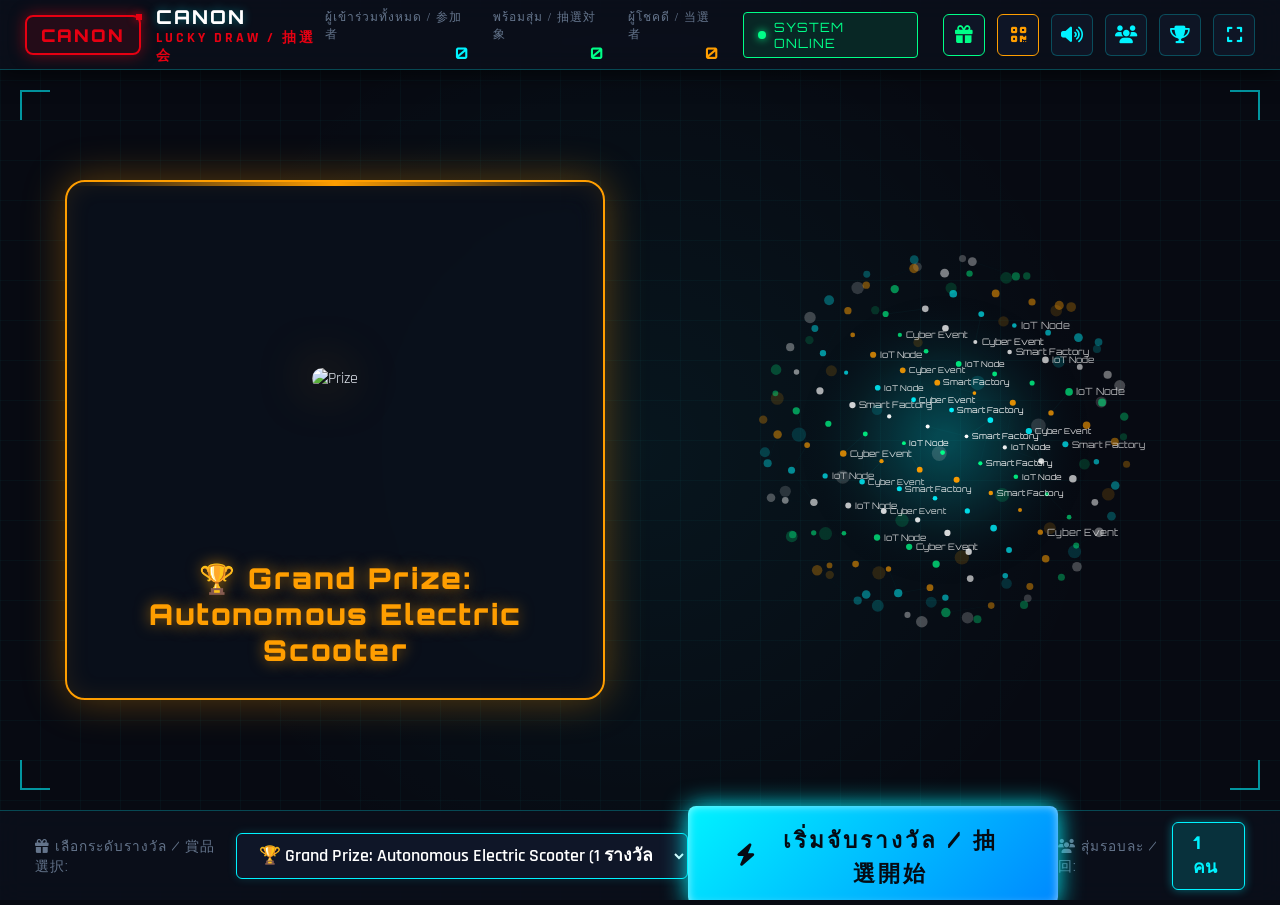
==== commit 2aca631d: "Add files via upload" ====
--- a/index.html
+++ b/index.html
@@ -3,7 +3,7 @@
 <head>
   <meta charset="UTF-8">
   <meta name="viewport" content="width=device-width, initial-scale=1.0">
-  <title>CANON - Lucky Draw System</title>
+  <title>CANON - Lucky Draw System / 抽選システム</title>
   <link rel="stylesheet" href="https://cdnjs.cloudflare.com/ajax/libs/font-awesome/6.4.0/css/all.min.css">
   <link rel="stylesheet" href="styles.css">
   <script src="https://cdnjs.cloudflare.com/ajax/libs/qrcodejs/1.0.0/qrcode.min.js"></script>
@@ -16,21 +16,21 @@
         <div class="brand-icon canon-brand-icon">CANON</div>
         <div class="brand-text">
           <span class="brand-title">CANON</span>
-          <span class="brand-subtitle">LUCKY DRAW</span>
+          <span class="brand-subtitle">LUCKY DRAW / 抽選会</span>
         </div>
       </div>
 
       <div class="hud-status-group">
         <div class="telemetry-item">
-          <span class="telemetry-label">ผู้เข้าร่วมทั้งหมด</span>
+          <span class="telemetry-label">ผู้เข้าร่วมทั้งหมด / 参加者</span>
           <span class="telemetry-value" id="totalParticipantsCount">0</span>
         </div>
         <div class="telemetry-item">
-          <span class="telemetry-label">พร้อมสุ่ม</span>
+          <span class="telemetry-label">พร้อมสุ่ม / 抽選対象</span>
           <span class="telemetry-value" style="color: var(--green-active);" id="eligibleCount">0</span>
         </div>
         <div class="telemetry-item">
-          <span class="telemetry-label">ผู้โชคดีสะสม</span>
+          <span class="telemetry-label">ผู้โชคดี / 当選者</span>
           <span class="telemetry-value" style="color: var(--amber-warning);" id="totalWinnersCount">0</span>
         </div>
 
@@ -39,12 +39,12 @@
         </div>
 
         <div class="header-actions">
-          <button class="icon-btn" id="prizesBtn" title="จัดการของรางวัล" style="color: var(--green-active); border-color: var(--green-active);"><i class="fas fa-gift"></i></button>
-          <button class="icon-btn" id="qrBtn" title="สร้าง QR Code ลงทะเบียน" style="color: var(--amber-warning); border-color: var(--amber-warning);"><i class="fas fa-qrcode"></i></button>
-          <button class="icon-btn" id="soundToggleBtn" title="เปิด/ปิด เสียงเอฟเฟกต์"><i class="fas fa-volume-up"></i></button>
-          <button class="icon-btn" id="manageBtn" title="จัดการรายชื่อ (CSV)"><i class="fas fa-users"></i></button>
-          <button class="icon-btn" id="historyBtn" title="ประวัติผู้โชคดี"><i class="fas fa-trophy"></i></button>
-          <button class="icon-btn" id="fullscreenBtn" title="เต็มจอ (F)"><i class="fas fa-expand"></i></button>
+          <button class="icon-btn" id="prizesBtn" title="จัดการของรางวัล / 賞品管理" style="color: var(--green-active); border-color: var(--green-active);"><i class="fas fa-gift"></i></button>
+          <button class="icon-btn" id="qrBtn" title="สร้าง QR Code ลงทะเบียน / QR登録" style="color: var(--amber-warning); border-color: var(--amber-warning);"><i class="fas fa-qrcode"></i></button>
+          <button class="icon-btn" id="soundToggleBtn" title="เปิด/ปิด เสียง / 音声ON/OFF"><i class="fas fa-volume-up"></i></button>
+          <button class="icon-btn" id="manageBtn" title="จัดการรายชื่อ / 参加者管理"><i class="fas fa-users"></i></button>
+          <button class="icon-btn" id="historyBtn" title="ประวัติผู้โชคดี / 当選履歴"><i class="fas fa-trophy"></i></button>
+          <button class="icon-btn" id="fullscreenBtn" title="เต็มจอ / 全画面 (F)"><i class="fas fa-expand"></i></button>
         </div>
       </div>
     </header>
@@ -59,7 +59,7 @@
             <img src="https://images.unsplash.com/photo-1546868871-7041f2a55e12?w=600&auto=format&fit=crop" id="stagePrizeImg" class="showcase-prize-img" alt="Prize">
           </div>
           <div class="showcase-info">
-            <h2 class="showcase-prize-title" id="stagePrizeTitle">รางวัลใหญ่ Grand Prize</h2>
+            <h2 class="showcase-prize-title" id="stagePrizeTitle">รางวัลใหญ่ Grand Prize / 大賞</h2>
           </div>
         </div>
       </div>
@@ -71,17 +71,17 @@
 
     <footer class="control-bar">
       <div class="prize-selector-group">
-        <span class="prize-label"><i class="fas fa-gift"></i> เลือกระดับรางวัล:</span>
+        <span class="prize-label"><i class="fas fa-gift"></i> เลือกระดับรางวัล / 賞品選択:</span>
         <select id="prizeSelect" class="cyber-select"></select>
       </div>
 
       <div class="draw-btn-wrapper">
-        <button id="drawBtn" class="draw-btn"><i class="fas fa-bolt"></i> เริ่มจับรางวัล</button>
+        <button id="drawBtn" class="draw-btn"><i class="fas fa-bolt"></i> เริ่มจับรางวัล / 抽選開始</button>
       </div>
 
       <div class="batch-selector-group">
-        <span class="prize-label"><i class="fas fa-users"></i> สุ่มรอบละ:</span>
-        <span class="batch-badge" id="activeBatchDisplay">1 คน</span>
+        <span class="prize-label"><i class="fas fa-users"></i> สุ่มรอบละ / 回:</span>
+        <span class="batch-badge" id="activeBatchDisplay">1 คน / 名</span>
       </div>
     </footer>
   </div>
